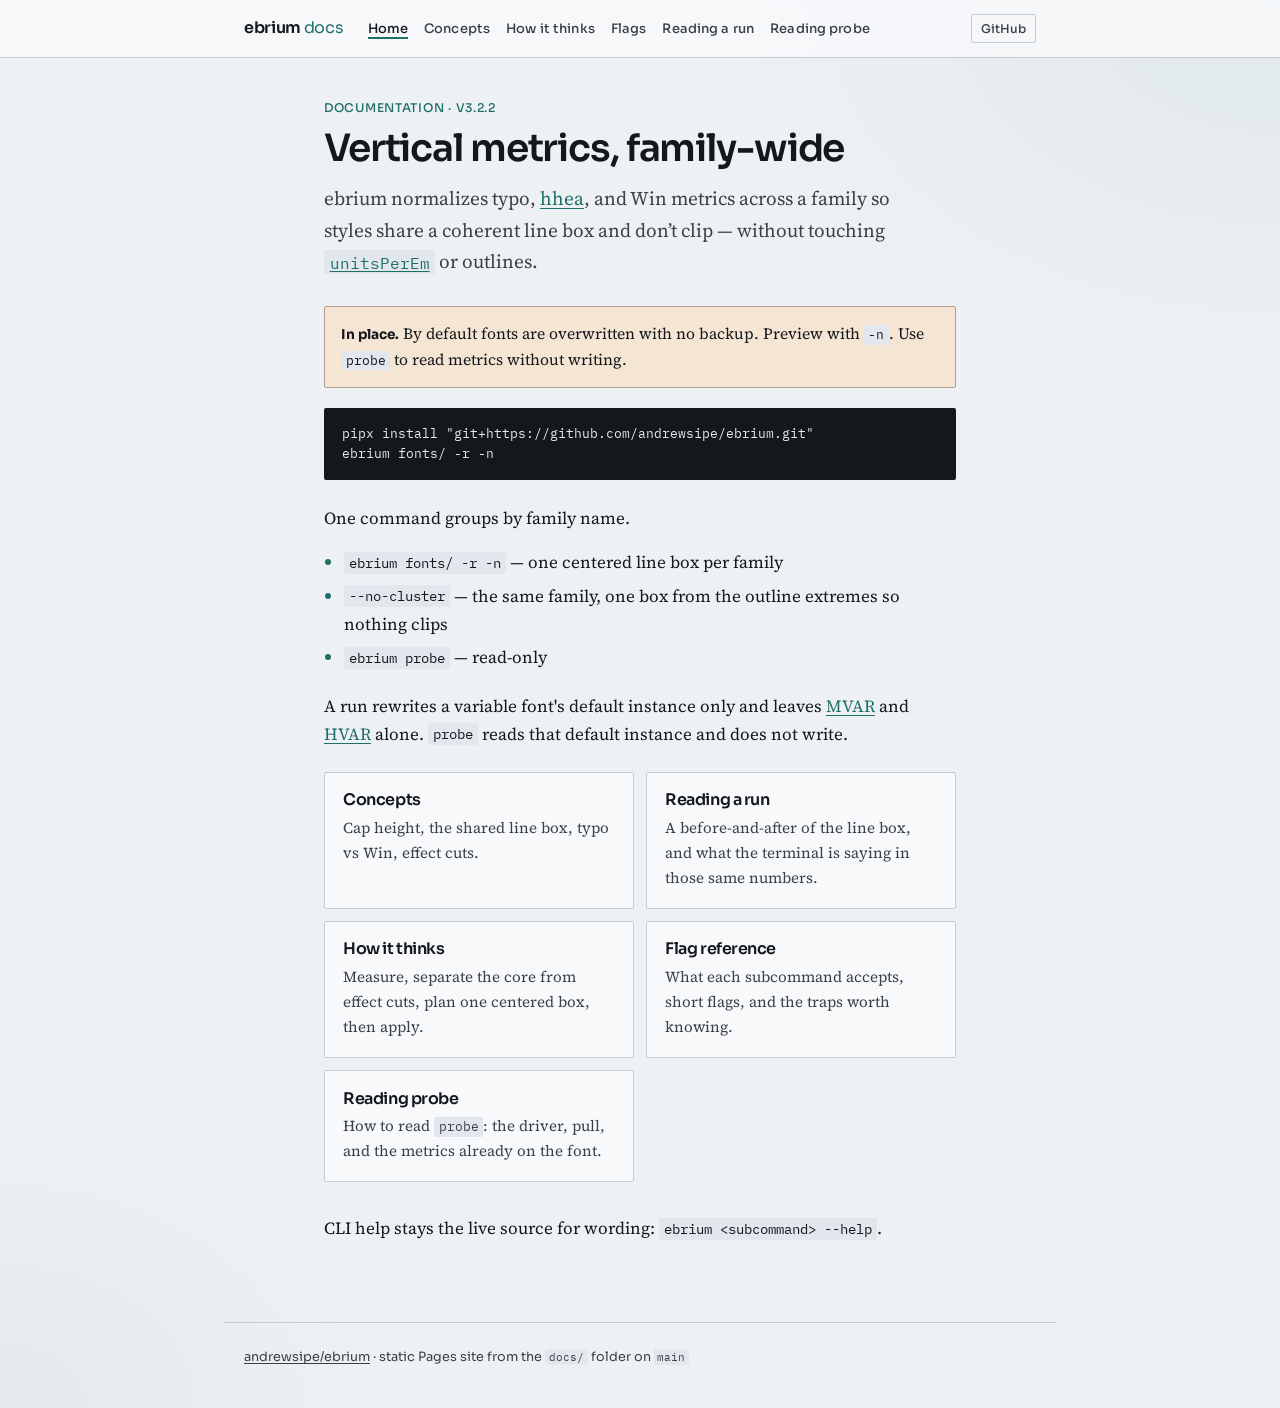
==== docs/index.html @ 489501b9 "Group by family and match the docs to that command. File and superfamily grouping are gone. Span and" ====
<!DOCTYPE html>
<html lang="en">
<head>
  <meta charset="utf-8" />
  <meta name="viewport" content="width=device-width, initial-scale=1" />
  <title>ebrium docs</title>
  <meta name="description" content="Normalize vertical metrics across font families — the line box, how to read a run, flags, and report lookup." />
  <link rel="preconnect" href="https://fonts.googleapis.com" />
  <link rel="preconnect" href="https://fonts.gstatic.com" crossorigin />
  <link href="https://fonts.googleapis.com/css2?family=IBM+Plex+Mono:wght@400;500&family=Sora:wght@400;500;600&family=Source+Serif+4:opsz,wght@8..60,400;8..60,600&display=swap" rel="stylesheet" />
  <link rel="stylesheet" href="styles.css" />
</head>
<body>
  <header class="site-header">
    <div class="site-header-inner">
      <a class="brand" href="index.html">ebrium <span>docs</span></a>
      <nav class="nav" aria-label="Primary">
        <a href="index.html" aria-current="page">Home</a>
        <a href="concepts.html">Concepts</a>
        <a href="logic.html">How it thinks</a>
        <a href="flags.html">Flags</a>
        <a href="terminal.html">Reading a run</a>
        <a href="report.html">Reading probe</a>
      </nav>
      <a class="github-link" href="https://github.com/andrewsipe/ebrium">GitHub</a>
    </div>
  </header>

  <main>
    <p class="meta">Documentation · v3.2.2</p>
    <h1>Vertical metrics, family-wide</h1>
    <p class="lede">
      ebrium normalizes typo, <a href="https://learn.microsoft.com/en-us/typography/opentype/spec/hhea">hhea</a>, and Win metrics across a family so styles share a coherent line box and don’t clip — without touching <a href="https://learn.microsoft.com/en-us/typography/opentype/spec/head#unitsPerEm"><code>unitsPerEm</code></a> or outlines.
    </p>

    <div class="callout warn">
      <strong>In place.</strong> By default fonts are overwritten with no backup. Preview with <code>-n</code>. Use <code>probe</code> to read metrics without writing.
    </div>

    <pre><code>pipx install "git+https://github.com/andrewsipe/ebrium.git"
ebrium fonts/ -r -n</code></pre>

    <p>One command groups by family name.</p>
    <ul>
      <li><code>ebrium fonts/ -r -n</code> — one centered line box per family</li>
      <li><code>--no-cluster</code> — the same family, one box from the outline extremes so nothing clips</li>
      <li><code>ebrium probe</code> — read-only</li>
    </ul>
    <p>A run rewrites a variable font's default instance only and leaves <a href="https://learn.microsoft.com/en-us/typography/opentype/spec/mvar">MVAR</a> and <a href="https://learn.microsoft.com/en-us/typography/opentype/spec/hvar">HVAR</a> alone. <code>probe</code> reads that default instance and does not write.</p>

    <div class="card-grid">
      <a class="card" href="concepts.html">
        <h2>Concepts</h2>
        <p>Cap height, the shared line box, typo vs Win, effect cuts.</p>
      </a>
      <a class="card" href="terminal.html">
        <h2>Reading a run</h2>
        <p>A before-and-after of the line box, and what the terminal is saying in those same numbers.</p>
      </a>
      <a class="card" href="logic.html">
        <h2>How it thinks</h2>
        <p>Measure, separate the core from effect cuts, plan one centered box, then apply.</p>
      </a>
      <a class="card" href="flags.html">
        <h2>Flag reference</h2>
        <p>What each subcommand accepts, short flags, and the traps worth knowing.</p>
      </a>
      <a class="card" href="report.html">
        <h2>Reading probe</h2>
        <p>How to read <code>probe</code>: the driver, pull, and the metrics already on the font.</p>
      </a>
    </div>

    <p>CLI help stays the live source for wording: <code>ebrium &lt;subcommand&gt; --help</code>.</p>
  </main>

  <footer class="site-footer">
    <a href="https://github.com/andrewsipe/ebrium">andrewsipe/ebrium</a>
    · static Pages site from the <code>docs/</code> folder on <code>main</code>
  </footer>
</body>
</html>
---- docs/styles.css ----
/* ebrium docs — foundry / measurement reference */

:root {
  --ink: #14171c;
  --ink-soft: #3a404a;
  --paper: #eef1f4;
  --paper-raised: #f7f9fb;
  --rule: #c5ccd6;
  --rule-strong: #8b95a5;
  --accent: #1f6f68;
  --accent-soft: #d4ebe8;
  --warn: #8a4b12;
  --warn-bg: #f5e6d4;
  --code-bg: #e2e7ed;
  --mono: "IBM Plex Mono", ui-monospace, monospace;
  --sans: "Sora", system-ui, sans-serif;
  --serif: "Source Serif 4", Georgia, serif;
  --max: 42rem;
  --wide: 52rem;
}

*,
*::before,
*::after {
  box-sizing: border-box;
}

html {
  scroll-behavior: smooth;
}

body {
  margin: 0;
  min-height: 100vh;
  color: var(--ink);
  background:
    radial-gradient(ellipse 80% 50% at 100% 0%, rgba(31, 111, 104, 0.07), transparent 55%),
    radial-gradient(ellipse 60% 40% at 0% 100%, rgba(20, 23, 28, 0.04), transparent 50%),
    var(--paper);
  font-family: var(--serif);
  font-size: 1.0625rem;
  line-height: 1.65;
  -webkit-font-smoothing: antialiased;
}

a {
  color: var(--accent);
  text-underline-offset: 0.15em;
}

a:hover {
  color: var(--ink);
}

/* —— chrome —— */

.site-header {
  position: sticky;
  top: 0;
  z-index: 20;
  border-bottom: 1px solid var(--rule);
  background: color-mix(in srgb, var(--paper-raised) 88%, transparent);
  backdrop-filter: blur(10px);
}

.site-header-inner {
  max-width: var(--wide);
  margin: 0 auto;
  padding: 0.85rem 1.25rem;
  display: flex;
  flex-wrap: wrap;
  align-items: baseline;
  gap: 0.75rem 1.5rem;
}

.brand {
  font-family: var(--sans);
  font-weight: 600;
  font-size: 1rem;
  letter-spacing: -0.02em;
  color: var(--ink);
  text-decoration: none;
}

.brand span {
  color: var(--accent);
  font-weight: 400;
}

.nav {
  display: flex;
  flex-wrap: wrap;
  gap: 0.35rem 1rem;
  font-family: var(--sans);
  font-size: 0.8125rem;
  font-weight: 500;
  letter-spacing: 0.01em;
}

.nav a {
  color: var(--ink-soft);
  text-decoration: none;
}

.nav a:hover,
.nav a[aria-current="page"] {
  color: var(--ink);
}

.nav a[aria-current="page"] {
  box-shadow: inset 0 -2px 0 var(--accent);
}

.github-link {
  margin-left: auto;
  font-family: var(--sans);
  font-size: 0.75rem;
  font-weight: 500;
  color: var(--ink-soft);
  text-decoration: none;
  border: 1px solid var(--rule);
  padding: 0.25rem 0.55rem;
  border-radius: 2px;
}

.github-link:hover {
  border-color: var(--ink);
  color: var(--ink);
}

main {
  max-width: var(--max);
  margin: 0 auto;
  padding: 2.5rem 1.25rem 4rem;
}

main.wide {
  max-width: var(--wide);
}

/* —— type —— */

h1,
h2,
h3 {
  font-family: var(--sans);
  font-weight: 600;
  letter-spacing: -0.03em;
  line-height: 1.2;
  color: var(--ink);
}

h1 {
  font-size: clamp(1.85rem, 4vw, 2.35rem);
  margin: 0 0 0.75rem;
}

h2 {
  font-size: 1.25rem;
  margin: 2.5rem 0 0.75rem;
  padding-top: 0.5rem;
  border-top: 1px solid var(--rule);
}

h2:first-of-type {
  border-top: none;
  padding-top: 0;
}

h3 {
  font-size: 1.05rem;
  margin: 1.75rem 0 0.5rem;
}

.lede {
  font-size: 1.2rem;
  color: var(--ink-soft);
  margin: 0 0 1.75rem;
  max-width: 36rem;
}

.meta {
  font-family: var(--sans);
  font-size: 0.75rem;
  font-weight: 500;
  letter-spacing: 0.06em;
  text-transform: uppercase;
  color: var(--accent);
  margin: 0 0 0.5rem;
}

p {
  margin: 0 0 1rem;
}

ul,
ol {
  margin: 0 0 1.25rem;
  padding-left: 1.25rem;
}

li {
  margin-bottom: 0.35rem;
}

li::marker {
  color: var(--accent);
}

/* —— components —— */

.card-grid {
  display: grid;
  gap: 0.75rem;
  margin: 1.5rem 0 2rem;
}

@media (min-width: 640px) {
  .card-grid {
    grid-template-columns: 1fr 1fr;
  }
}

.card {
  display: block;
  padding: 1.1rem 1.15rem;
  background: var(--paper-raised);
  border: 1px solid var(--rule);
  border-radius: 2px;
  text-decoration: none;
  color: inherit;
  transition: border-color 0.15s ease, transform 0.15s ease;
}

.card:hover {
  border-color: var(--accent);
  transform: translateY(-1px);
  color: inherit;
}

.card h2 {
  font-size: 1rem;
  margin: 0 0 0.35rem;
  border: none;
  padding: 0;
}

.card p {
  margin: 0;
  font-size: 0.95rem;
  color: var(--ink-soft);
}

.callout {
  margin: 1.25rem 0;
  padding: 0.9rem 1rem;
  background: var(--accent-soft);
  border: 1px solid color-mix(in srgb, var(--accent) 28%, var(--rule));
  border-radius: 2px;
  font-size: 0.98rem;
}

.callout.warn {
  background: var(--warn-bg);
  border-color: color-mix(in srgb, var(--warn) 35%, var(--rule));
}

.callout strong {
  font-family: var(--sans);
  font-size: 0.85rem;
  letter-spacing: -0.01em;
}

code,
kbd {
  font-family: var(--mono);
  font-size: 0.84em;
  background: var(--code-bg);
  padding: 0.1em 0.35em;
  border-radius: 2px;
}

pre {
  margin: 1rem 0 1.5rem;
  padding: 1rem 1.1rem;
  overflow-x: auto;
  background: var(--ink);
  color: #e8ecef;
  border-radius: 2px;
  font-family: var(--mono);
  font-size: 0.8rem;
  line-height: 1.55;
}

pre code {
  background: none;
  padding: 0;
  color: inherit;
  font-size: inherit;
}

table {
  width: 100%;
  border-collapse: collapse;
  margin: 1rem 0 1.5rem;
  font-size: 0.95rem;
}

th,
td {
  text-align: left;
  vertical-align: top;
  padding: 0.55rem 0.65rem;
  border-bottom: 1px solid var(--rule);
}

th {
  font-family: var(--sans);
  font-size: 0.72rem;
  font-weight: 600;
  letter-spacing: 0.04em;
  text-transform: uppercase;
  color: var(--ink-soft);
  border-bottom-color: var(--rule-strong);
}

td code {
  white-space: nowrap;
}

.term {
  font-family: var(--sans);
  font-weight: 600;
  font-size: 0.95rem;
  letter-spacing: -0.02em;
}

.site-footer {
  max-width: var(--wide);
  margin: 0 auto;
  padding: 1.5rem 1.25rem 2.5rem;
  border-top: 1px solid var(--rule);
  font-family: var(--sans);
  font-size: 0.8rem;
  color: var(--ink-soft);
}

.site-footer a {
  color: var(--ink-soft);
}

.steps {
  counter-reset: step;
  list-style: none;
  padding: 0;
  margin: 1.25rem 0 1.75rem;
}

.steps li {
  counter-increment: step;
  position: relative;
  padding: 0.85rem 0 0.85rem 3rem;
  border-bottom: 1px solid var(--rule);
}

.steps li::before {
  content: counter(step);
  position: absolute;
  left: 0;
  top: 0.95rem;
  width: 1.75rem;
  height: 1.75rem;
  display: flex;
  align-items: center;
  justify-content: center;
  font-family: var(--sans);
  font-size: 0.75rem;
  font-weight: 600;
  color: var(--paper-raised);
  background: var(--accent);
  border-radius: 2px;
}

.steps .term {
  display: block;
  margin-bottom: 0.2rem;
}

/* report sample */
.report-sample {
  font-family: var(--mono);
  font-size: 0.78rem;
  line-height: 1.6;
  background: var(--ink);
  color: #c8d0d8;
  padding: 1.1rem 1.2rem;
  border-radius: 2px;
  overflow-x: auto;
  margin: 1rem 0 1.5rem;
  white-space: pre;
}

.report-sample .hi {
  color: #7ec8c3;
}

.report-sample .warn-line {
  color: #e0a86a;
}

.report-sample .ok {
  color: #8fbc8f;
}

.report-sample.wrap {
  white-space: pre-wrap;
  overflow-x: visible;
}

/* —— line box specimen —— */

.linebox {
  margin: 1.25rem 0 1.5rem;
}

.linebox-panels {
  display: grid;
  gap: 0.75rem;
}

@media (min-width: 700px) {
  .linebox-panels {
    grid-template-columns: 1fr 1fr;
    align-items: start;
  }
}

.linebox-panel {
  background: var(--paper-raised);
  border: 1px solid var(--rule);
  border-radius: 2px;
  padding: 0.9rem 0.85rem 0.8rem;
  min-width: 0;
}

.linebox-panel .meta {
  margin-bottom: 0.2rem;
}

.linebox-panel h3 {
  font-size: 0.95rem;
  margin: 0 0 0.7rem;
}

/* Paragraph specimen. Lengths are rem so the baseline bracket
   does not shrink to the label's font size.
   Source Serif 4 baseline is 0.855em from the top of a line-height:1 box. */
.stack {
  --fs: 1.55rem;
  position: relative;
  font-family: var(--serif);
  font-size: var(--fs);
  font-weight: 400;
  line-height: 1;
  padding-right: 4.4rem;
  --side: calc(0.35 * var(--fs));
  --lead: calc(var(--above) + var(--below) + var(--gap) - var(--overlap));
}

.ln {
  position: relative;
  height: calc(var(--above) + var(--below));
  background: var(--accent-soft);
  box-shadow: inset 0 0 0 1.5px var(--accent);
}

.stack.before {
  /* 750 above, 100 below, gap 600. Span 850. Baselines 1450.
     Descenders (~260) hang out of the box. */
  --above: calc(0.75 * var(--fs));
  --below: calc(0.1 * var(--fs));
  --gap: calc(0.6 * var(--fs));
  --overlap: 0px;
}

.stack.after {
  /* Default: cap 670 + 25% headroom = 920 above, 380 below.
     Span 1300. Line gap 0. Baselines 1300. */
  --above: calc(0.92 * var(--fs));
  --below: calc(0.38 * var(--fs));
  --gap: 0px;
  --overlap: 1.5px;
}

.stack.after .ln + .ln {
  margin-top: -1.5px;
}

.ln span {
  position: absolute;
  z-index: 2;
  left: var(--side);
  top: calc(var(--above) - 0.855 * var(--fs));
  line-height: 1;
  white-space: nowrap;
}

.ln::after {
  content: "";
  position: absolute;
  z-index: 1;
  left: 0;
  right: 0;
  top: var(--above);
  border-top: 1.25px solid var(--ink);
}

.stack.after .ln::before {
  content: "";
  position: absolute;
  z-index: 1;
  left: 4px;
  right: 4px;
  top: calc(var(--above) - 0.75 * var(--fs));
  bottom: calc(var(--below) - 0.1 * var(--fs));
  border: 1px dashed var(--ink-soft);
  pointer-events: none;
}

.band {
  height: var(--gap);
  display: flex;
  align-items: center;
  justify-content: center;
  background: var(--warn-bg);
  color: var(--warn);
  font-family: var(--sans);
  font-size: 0.68rem;
  font-weight: 600;
  letter-spacing: 0.01em;
}

.measure {
  position: absolute;
  top: var(--above);
  right: 0.15rem;
  height: var(--lead);
  width: 3.7rem;
  border-left: 1px solid var(--ink-soft);
  display: flex;
  flex-direction: column;
  justify-content: center;
  padding-left: 0.45rem;
  font-family: var(--mono);
  font-size: 0.75rem;
  font-weight: 500;
  line-height: 1.15;
  color: var(--ink);
}

.measure small {
  display: block;
  margin-top: 0.15rem;
  font-family: var(--sans);
  font-size: 0.62rem;
  font-weight: 500;
  letter-spacing: 0.04em;
  color: var(--ink-soft);
}

.measure::before,
.measure::after {
  content: "";
  position: absolute;
  left: 0;
  width: 7px;
  border-top: 1px solid var(--ink-soft);
}

.measure::before {
  top: 0;
}

.measure::after {
  bottom: 0;
}

/* Assume-mode specimens */
.modes {
  display: grid;
  gap: 0.75rem;
  margin: 1rem 0 1.25rem;
}

@media (min-width: 700px) {
  .modes {
    grid-template-columns: 1fr 1fr;
  }
}

.mode {
  background: var(--paper-raised);
  border: 1px solid var(--rule);
  border-radius: 2px;
  padding: 0.85rem 0.9rem 0.95rem;
  min-width: 0;
}

.mode h3 {
  font-size: 0.95rem;
  margin: 0 0 0.6rem;
}

.mode .what {
  margin: 0.6rem 0 0;
  font-size: 0.92rem;
  color: var(--ink-soft);
}

.mode .flag {
  margin: 0.45rem 0 0;
}

.stage {
  position: relative;
  height: 9.2rem;
  background: var(--paper);
  border: 1px solid var(--rule);
  overflow: hidden;
}

.stage .shared,
.stage .clip {
  position: absolute;
  left: 0.7rem;
  right: 0.7rem;
}

.stage .shared {
  background: var(--accent-soft);
  box-shadow: inset 0 0 0 1.5px var(--accent);
}

.stage .clip {
  border: 1px dashed var(--ink-soft);
}

/* Script and decorative share one baseline so the two cards line up.
   --ratio is that face's baseline, as a fraction of its em, from the top of a line-height:1 box. */
.script-stage,
.deco-stage {
  --base: 5.35rem;
}

.script-stage {
  --word-size: 3.15rem;
  --ratio: 0.725;
}

.deco-stage {
  --word-size: 2.45rem;
  --ratio: 0.89;
}

.script-stage .word,
.deco-stage .word {
  position: absolute;
  left: 50%;
  top: calc(var(--base) - var(--ratio) * var(--word-size));
  transform: translateX(-50%);
  font-size: var(--word-size);
  line-height: 1;
  color: var(--ink);
  white-space: nowrap;
}

.script-stage .word {
  font-family: "Great Vibes", cursive;
}

.deco-stage .word {
  font-family: "Kablammo", system-ui, sans-serif;
  font-variation-settings: "MORF" 35;
}

.script-stage .shared,
.deco-stage .shared {
  top: calc(var(--base) - 0.7rem);
  height: 1.15rem;
}

.script-stage .clip {
  /* ink of "Playfully": 0.814em above the baseline, 0.351em below, plus a little air */
  top: calc(var(--base) - 0.814 * var(--word-size) - 0.2rem);
  height: calc(1.165 * var(--word-size) + 0.4rem);
}

.deco-stage .clip {
  top: calc(var(--base) - var(--ratio) * var(--word-size) - 0.28rem);
  height: calc(var(--word-size) + 0.56rem);
}

.script-stage .bl,
.deco-stage .bl {
  position: absolute;
  left: 0.7rem;
  right: 0.7rem;
  top: var(--base);
  border-top: 1.25px solid var(--ink);
  z-index: 2;
}

.align-stage {
  --serif: 3.6rem;
  display: flex;
  align-items: center;
  justify-content: center;
  padding: 0 0.9rem;
}

.pair {
  position: relative;
  display: flex;
  align-items: baseline;
  justify-content: center;
  gap: 1.15rem;
  padding-right: 25%;
  width: 100%;
  line-height: 1;
  padding-bottom: 0.7rem;
}

.pair::before,
.pair::after {
  content: "";
  position: absolute;
  left: 0;
  border-top: 1px dashed var(--rule-strong);
}

.pair::after {
  right: 0;
  bottom: calc(0.7rem + 0.145 * var(--serif));
  border-top: 1.5px solid var(--ink);
}

.pair::before {
  right: 4.2rem;
  bottom: calc(0.7rem + 0.145 * var(--serif) + 0.452 * var(--serif));
}

.pair .face {
  font-family: var(--serif);
  font-size: var(--serif);
  line-height: 1;
}

.pair .uni {
  font-family: "Unica One", sans-serif;
  font-size: calc(var(--serif) * 0.452 / 0.65);
  line-height: 1;
}

.xlab {
  position: absolute;
  right: 0;
  bottom: calc(0.7rem + 0.145 * var(--serif) + 0.452 * var(--serif));
  transform: translateY(50%);
  font-family: var(--sans);
  font-size: 0.62rem;
  font-weight: 600;
  letter-spacing: 0.04em;
  text-transform: uppercase;
  color: var(--ink-soft);
}

.width-stage {
  display: flex;
  align-items: center;
  justify-content: center;
  font-family: "Mozilla Headline", var(--sans);
  font-size: 1.45rem;
  line-height: 1;
}

.widths {
  display: flex;
  flex-direction: column;
  gap: 0.45rem;
  width: max-content;
  border-right: 1.5px solid var(--ink-soft);
}

.width-stage span {
  display: block;
  border: 1.5px solid var(--accent);
  background: var(--accent-soft);
  padding: 0.12em 0.28em 0.16em;
  margin-right: -1.5px;
}

.width-stage .w400 {
  font-weight: 200;
}

.width-stage .w800 {
  font-weight: 700;
}

.linebox-nums {
  list-style: none;
  display: grid;
  grid-template-columns: repeat(3, 1fr);
  gap: 0.4rem 0.5rem;
  margin: 0.75rem 0 0;
  padding: 0.65rem 0 0;
  border-top: 1px solid var(--rule);
  font-family: var(--mono);
  font-size: 0.78rem;
  font-variant-numeric: tabular-nums;
}

.linebox-nums li {
  margin: 0;
}

.linebox-nums span {
  display: block;
  margin-bottom: 0.1rem;
  font-family: var(--sans);
  font-size: 0.62rem;
  font-weight: 600;
  letter-spacing: 0.04em;
  text-transform: uppercase;
  color: var(--ink-soft);
}

.linebox-key {
  display: flex;
  flex-wrap: wrap;
  gap: 0.35rem 1rem;
  list-style: none;
  margin: 0.75rem 0 0;
  padding: 0;
  font-family: var(--sans);
  font-size: 0.75rem;
  color: var(--ink-soft);
}

.linebox-key li {
  margin: 0;
}

.linebox figcaption {
  margin-top: 0.85rem;
  color: var(--ink-soft);
  font-size: 0.98rem;
}

.swatch {
  display: inline-block;
  width: 0.85rem;
  height: 0.55rem;
  margin-right: 0.35rem;
  vertical-align: -1px;
  border-radius: 1px;
}

.swatch.box {
  background: var(--accent-soft);
  box-shadow: inset 0 0 0 1.5px var(--accent);
}

.swatch.gap {
  background: var(--warn-bg);
  box-shadow: inset 0 0 0 1px color-mix(in srgb, var(--warn) 45%, var(--rule));
}

.swatch.ghost {
  background: transparent;
  border: 1px dashed var(--ink-soft);
  height: 0.5rem;
}

.swatch.base {
  background: var(--ink);
  height: 2px;
  vertical-align: 2px;
}
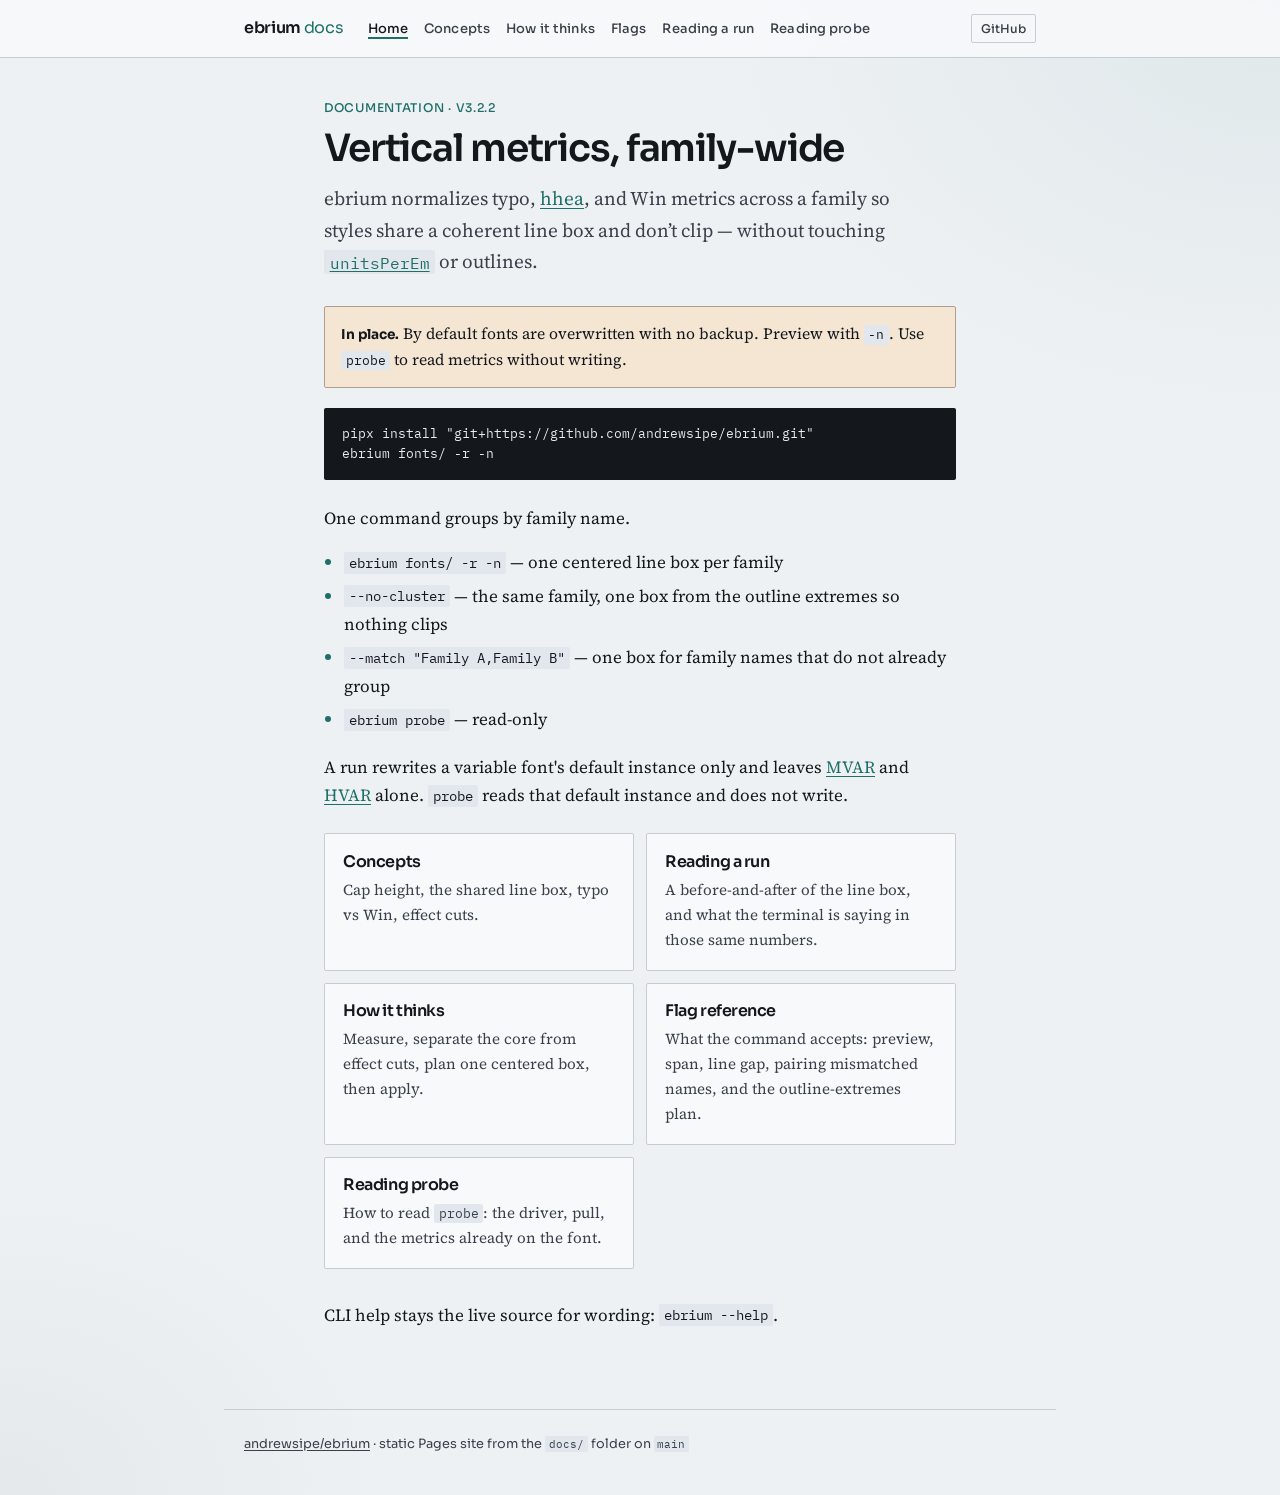
==== commit d5f48f36: "Keep near-threshold faces in the shared box and say when a peel matters. A script has to clear twice" ====
--- a/docs/index.html
+++ b/docs/index.html
@@ -44,6 +44,7 @@
     <ul>
       <li><code>ebrium fonts/ -r -n</code> — one centered line box per family</li>
       <li><code>--no-cluster</code> — the same family, one box from the outline extremes so nothing clips</li>
+      <li><code>--match "Family A,Family B"</code> — one box for family names that do not already group</li>
       <li><code>ebrium probe</code> — read-only</li>
     </ul>
     <p>A run rewrites a variable font's default instance only and leaves <a href="https://learn.microsoft.com/en-us/typography/opentype/spec/mvar">MVAR</a> and <a href="https://learn.microsoft.com/en-us/typography/opentype/spec/hvar">HVAR</a> alone. <code>probe</code> reads that default instance and does not write.</p>
@@ -63,7 +64,7 @@
       </a>
       <a class="card" href="flags.html">
         <h2>Flag reference</h2>
-        <p>What each subcommand accepts, short flags, and the traps worth knowing.</p>
+        <p>What the command accepts: preview, span, line gap, pairing mismatched names, and the outline-extremes plan.</p>
       </a>
       <a class="card" href="report.html">
         <h2>Reading probe</h2>
@@ -71,7 +72,7 @@
       </a>
     </div>
 
-    <p>CLI help stays the live source for wording: <code>ebrium &lt;subcommand&gt; --help</code>.</p>
+    <p>CLI help stays the live source for wording: <code>ebrium --help</code>.</p>
   </main>
 
   <footer class="site-footer">
--- a/docs/styles.css
+++ b/docs/styles.css
@@ -454,7 +454,7 @@
 
 /* Paragraph specimen. Lengths are rem so the baseline bracket
    does not shrink to the label's font size.
-   Source Serif 4 baseline is 0.855em from the top of a line-height:1 box. */
+   The specimen serif's baseline sits 0.855em from the top of a line-height:1 box. */
 .stack {
   --fs: 1.55rem;
   position: relative;
@@ -484,10 +484,9 @@
 }
 
 .stack.after {
-  /* Default: cap 670 + 25% headroom = 920 above, 380 below.
-     Span 1300. Line gap 0. Baselines 1300. */
-  --above: calc(0.92 * var(--fs));
-  --below: calc(0.38 * var(--fs));
+  /* Cap 670, centered in a 1300 box: 985 above, 315 below. Line gap 0. */
+  --above: calc(0.985 * var(--fs));
+  --below: calc(0.315 * var(--fs));
   --gap: 0px;
   --overlap: 1.5px;
 }
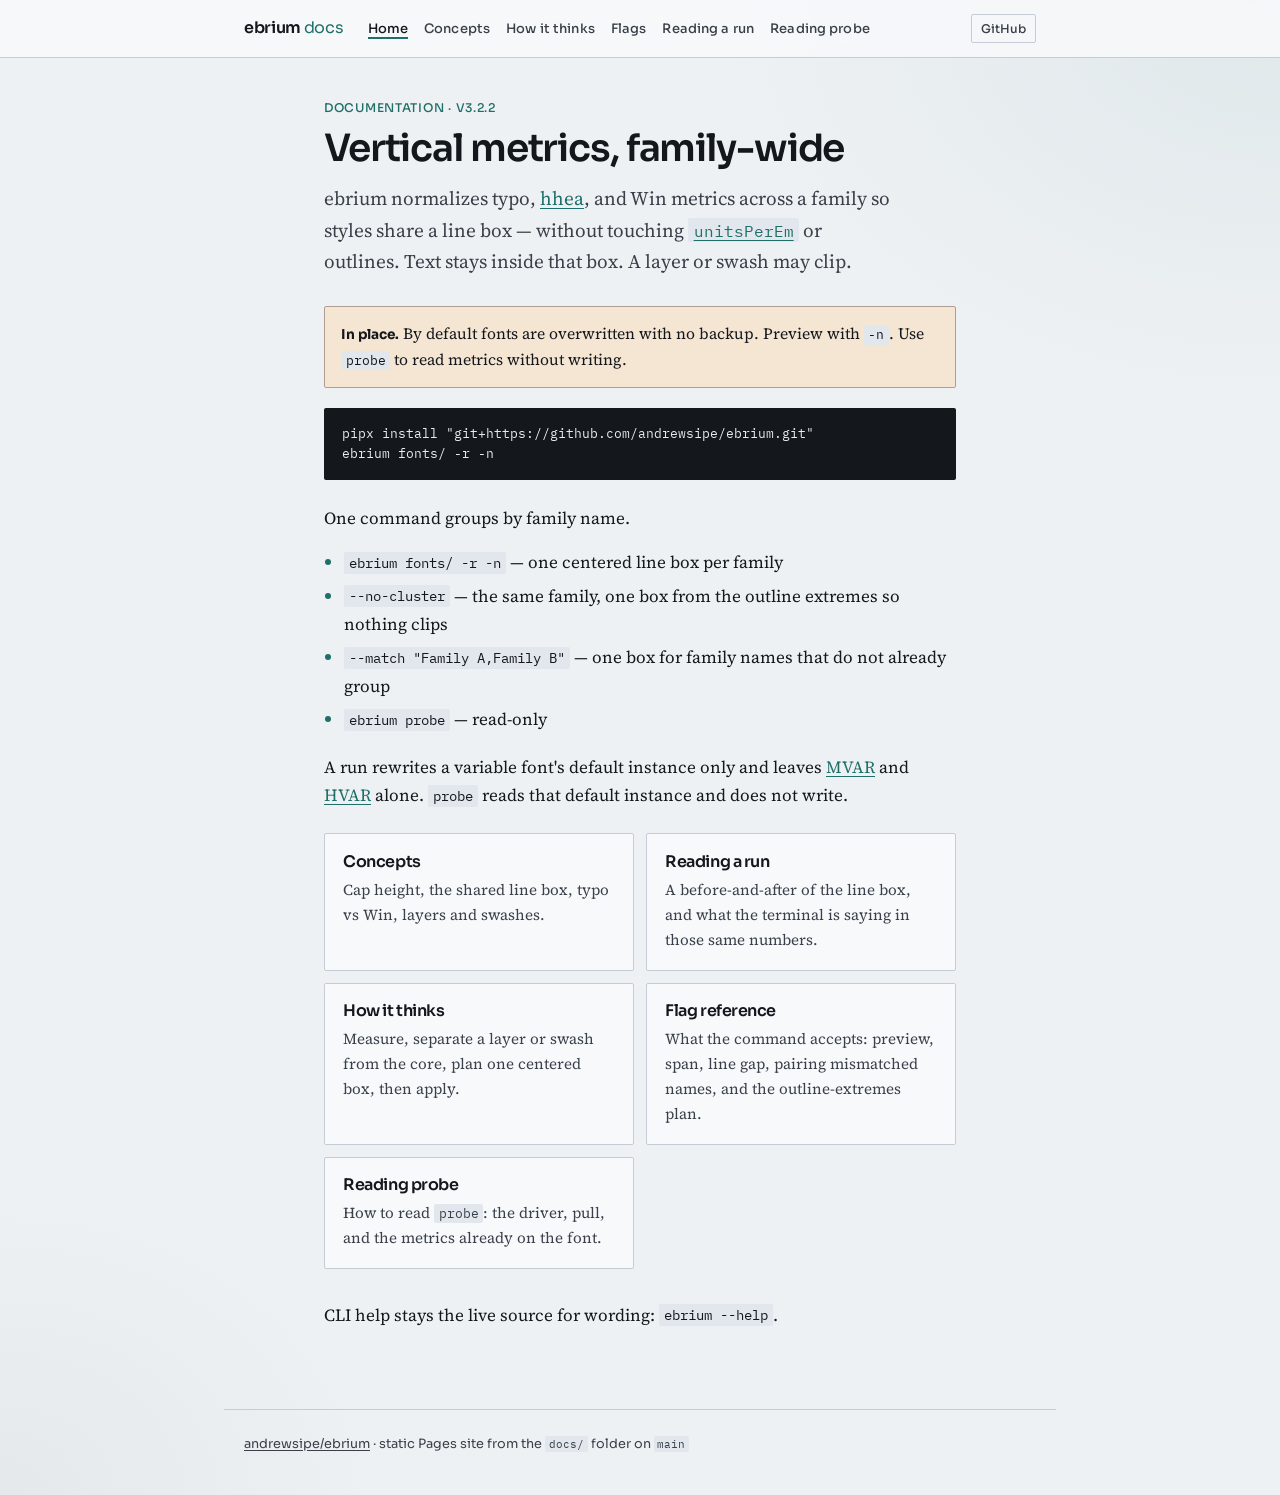
==== commit 04baac17: "Share one line box per family name, and let layer and swash ink clip. Style words no longer split a " ====
--- a/docs/index.html
+++ b/docs/index.html
@@ -30,7 +30,7 @@
     <p class="meta">Documentation · v3.2.2</p>
     <h1>Vertical metrics, family-wide</h1>
     <p class="lede">
-      ebrium normalizes typo, <a href="https://learn.microsoft.com/en-us/typography/opentype/spec/hhea">hhea</a>, and Win metrics across a family so styles share a coherent line box and don’t clip — without touching <a href="https://learn.microsoft.com/en-us/typography/opentype/spec/head#unitsPerEm"><code>unitsPerEm</code></a> or outlines.
+      ebrium normalizes typo, <a href="https://learn.microsoft.com/en-us/typography/opentype/spec/hhea">hhea</a>, and Win metrics across a family so styles share a line box — without touching <a href="https://learn.microsoft.com/en-us/typography/opentype/spec/head#unitsPerEm"><code>unitsPerEm</code></a> or outlines. Text stays inside that box. A layer or swash may clip.
     </p>
 
     <div class="callout warn">
@@ -52,7 +52,7 @@
     <div class="card-grid">
       <a class="card" href="concepts.html">
         <h2>Concepts</h2>
-        <p>Cap height, the shared line box, typo vs Win, effect cuts.</p>
+        <p>Cap height, the shared line box, typo vs Win, layers and swashes.</p>
       </a>
       <a class="card" href="terminal.html">
         <h2>Reading a run</h2>
@@ -60,7 +60,7 @@
       </a>
       <a class="card" href="logic.html">
         <h2>How it thinks</h2>
-        <p>Measure, separate the core from effect cuts, plan one centered box, then apply.</p>
+        <p>Measure, separate a layer or swash from the core, plan one centered box, then apply.</p>
       </a>
       <a class="card" href="flags.html">
         <h2>Flag reference</h2>
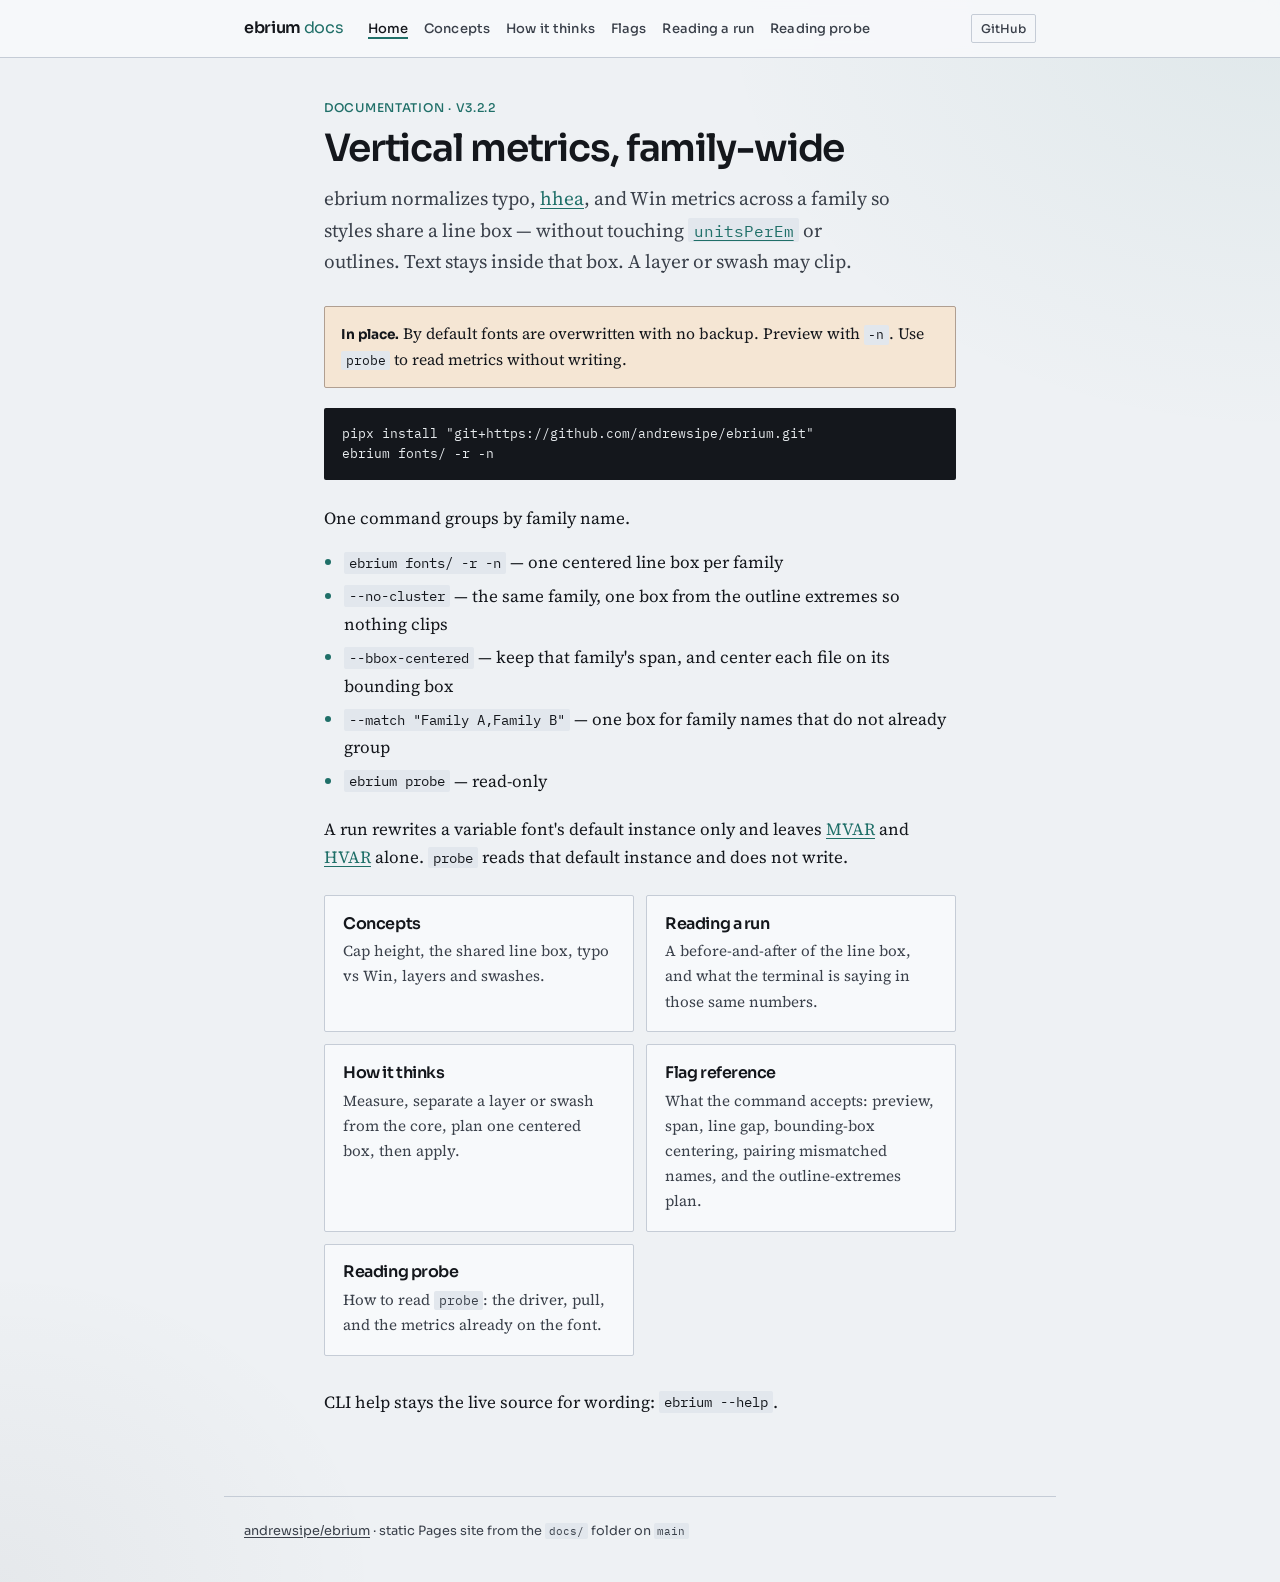
==== commit bccad28d: "Add --bbox-centered so a family can keep one span and center each file on its ink. A filled block li" ====
--- a/docs/index.html
+++ b/docs/index.html
@@ -44,6 +44,7 @@
     <ul>
       <li><code>ebrium fonts/ -r -n</code> — one centered line box per family</li>
       <li><code>--no-cluster</code> — the same family, one box from the outline extremes so nothing clips</li>
+      <li><code>--bbox-centered</code> — keep that family's span, and center each file on its bounding box</li>
       <li><code>--match "Family A,Family B"</code> — one box for family names that do not already group</li>
       <li><code>ebrium probe</code> — read-only</li>
     </ul>
@@ -64,7 +65,7 @@
       </a>
       <a class="card" href="flags.html">
         <h2>Flag reference</h2>
-        <p>What the command accepts: preview, span, line gap, pairing mismatched names, and the outline-extremes plan.</p>
+        <p>What the command accepts: preview, span, line gap, bounding-box centering, pairing mismatched names, and the outline-extremes plan.</p>
       </a>
       <a class="card" href="report.html">
         <h2>Reading probe</h2>
--- a/docs/styles.css
+++ b/docs/styles.css
@@ -587,14 +587,9 @@
 /* Assume-mode specimens */
 .modes {
   display: grid;
-  gap: 0.75rem;
-  margin: 1rem 0 1.25rem;
-}
-
-@media (min-width: 700px) {
-  .modes {
-    grid-template-columns: 1fr 1fr;
-  }
+  gap: 0.85rem;
+  margin: 0 0 1.25rem;
+  min-width: 0;
 }
 
 .mode {
@@ -622,188 +617,37 @@
 
 .stage {
   position: relative;
-  height: 9.2rem;
   background: var(--paper);
   border: 1px solid var(--rule);
-  overflow: hidden;
-}
-
-.stage .shared,
-.stage .clip {
-  position: absolute;
-  left: 0.7rem;
-  right: 0.7rem;
-}
-
-.stage .shared {
-  background: var(--accent-soft);
-  box-shadow: inset 0 0 0 1.5px var(--accent);
-}
-
-.stage .clip {
-  border: 1px dashed var(--ink-soft);
-}
-
-/* Script and decorative share one baseline so the two cards line up.
-   --ratio is that face's baseline, as a fraction of its em, from the top of a line-height:1 box. */
-.script-stage,
-.deco-stage {
-  --base: 5.35rem;
-}
-
-.script-stage {
-  --word-size: 3.15rem;
-  --ratio: 0.725;
-}
-
-.deco-stage {
-  --word-size: 2.45rem;
-  --ratio: 0.89;
-}
-
-.script-stage .word,
-.deco-stage .word {
-  position: absolute;
-  left: 50%;
-  top: calc(var(--base) - var(--ratio) * var(--word-size));
-  transform: translateX(-50%);
-  font-size: var(--word-size);
-  line-height: 1;
-  color: var(--ink);
-  white-space: nowrap;
-}
-
-.script-stage .word {
-  font-family: "Great Vibes", cursive;
-}
-
-.deco-stage .word {
-  font-family: "Kablammo", system-ui, sans-serif;
-  font-variation-settings: "MORF" 35;
-}
-
-.script-stage .shared,
-.deco-stage .shared {
-  top: calc(var(--base) - 0.7rem);
-  height: 1.15rem;
-}
-
-.script-stage .clip {
-  /* ink of "Playfully": 0.814em above the baseline, 0.351em below, plus a little air */
-  top: calc(var(--base) - 0.814 * var(--word-size) - 0.2rem);
-  height: calc(1.165 * var(--word-size) + 0.4rem);
-}
-
-.deco-stage .clip {
-  top: calc(var(--base) - var(--ratio) * var(--word-size) - 0.28rem);
-  height: calc(var(--word-size) + 0.56rem);
-}
-
-.script-stage .bl,
-.deco-stage .bl {
-  position: absolute;
-  left: 0.7rem;
-  right: 0.7rem;
-  top: var(--base);
-  border-top: 1.25px solid var(--ink);
-  z-index: 2;
-}
-
-.align-stage {
-  --serif: 3.6rem;
-  display: flex;
-  align-items: center;
-  justify-content: center;
-  padding: 0 0.9rem;
-}
-
-.pair {
-  position: relative;
-  display: flex;
-  align-items: baseline;
-  justify-content: center;
-  gap: 1.15rem;
-  padding-right: 25%;
+}
+
+.specimen-stage {
+  display: block;
+  width: auto;
+  min-width: 0;
+  height: auto;
+  margin: 0.15rem -0.9rem 0.15rem;
+  padding: 0;
+  border: 0;
+  background: transparent;
+}
+
+.specimen-stage img {
   width: 100%;
-  line-height: 1;
-  padding-bottom: 0.7rem;
-}
-
-.pair::before,
-.pair::after {
-  content: "";
-  position: absolute;
-  left: 0;
-  border-top: 1px dashed var(--rule-strong);
-}
-
-.pair::after {
-  right: 0;
-  bottom: calc(0.7rem + 0.145 * var(--serif));
-  border-top: 1.5px solid var(--ink);
-}
-
-.pair::before {
-  right: 4.2rem;
-  bottom: calc(0.7rem + 0.145 * var(--serif) + 0.452 * var(--serif));
-}
-
-.pair .face {
-  font-family: var(--serif);
-  font-size: var(--serif);
-  line-height: 1;
-}
-
-.pair .uni {
-  font-family: "Unica One", sans-serif;
-  font-size: calc(var(--serif) * 0.452 / 0.65);
-  line-height: 1;
-}
-
-.xlab {
-  position: absolute;
-  right: 0;
-  bottom: calc(0.7rem + 0.145 * var(--serif) + 0.452 * var(--serif));
-  transform: translateY(50%);
-  font-family: var(--sans);
-  font-size: 0.62rem;
-  font-weight: 600;
-  letter-spacing: 0.04em;
-  text-transform: uppercase;
-  color: var(--ink-soft);
-}
-
-.width-stage {
-  display: flex;
-  align-items: center;
-  justify-content: center;
-  font-family: "Mozilla Headline", var(--sans);
-  font-size: 1.45rem;
-  line-height: 1;
-}
-
-.widths {
-  display: flex;
-  flex-direction: column;
-  gap: 0.45rem;
-  width: max-content;
-  border-right: 1.5px solid var(--ink-soft);
-}
-
-.width-stage span {
+  max-width: 100%;
+  height: auto;
   display: block;
-  border: 1.5px solid var(--accent);
-  background: var(--accent-soft);
-  padding: 0.12em 0.28em 0.16em;
-  margin-right: -1.5px;
-}
-
-.width-stage .w400 {
-  font-weight: 200;
-}
-
-.width-stage .w800 {
-  font-weight: 700;
+}
+
+.concept-legend {
+  margin: 0 0 0.85rem;
+}
+
+.concept-legend img {
+  width: 100%;
+  max-width: 100%;
+  height: auto;
+  display: block;
 }
 
 .linebox-nums {
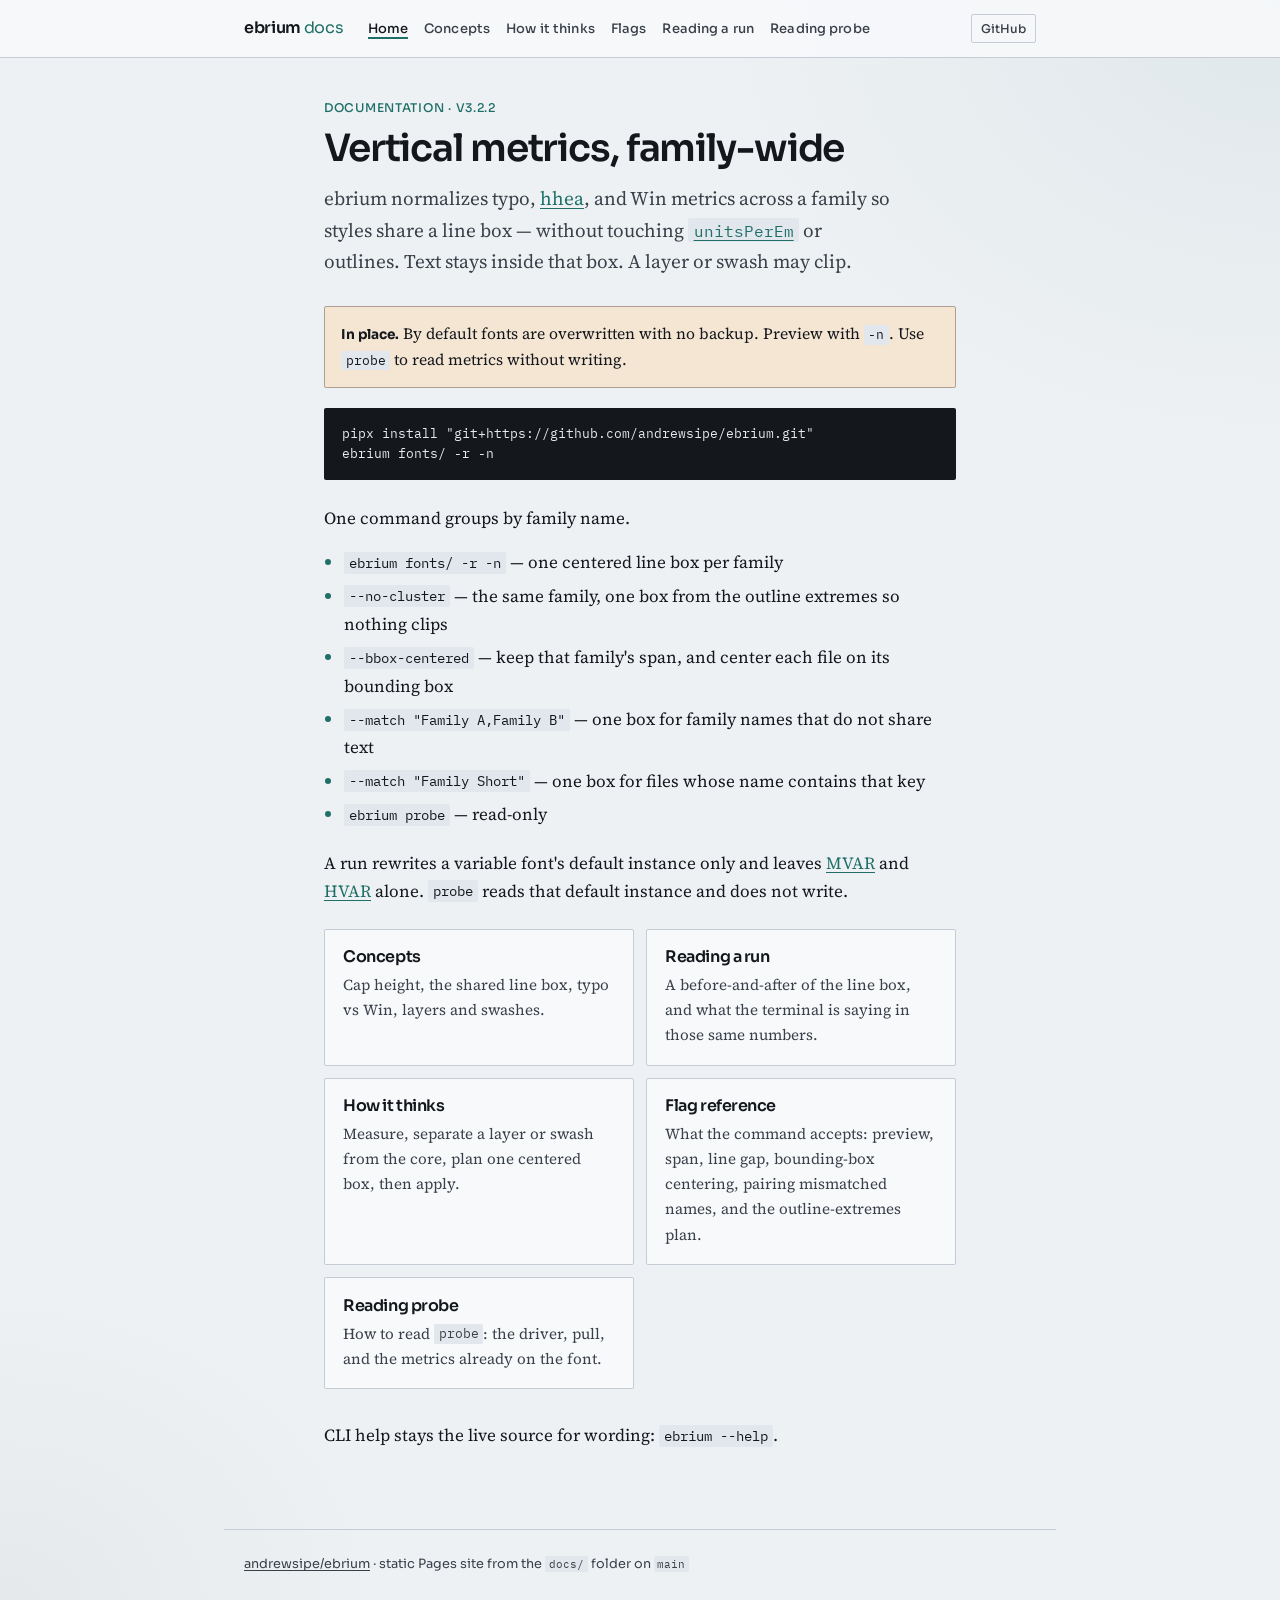
==== commit 4c377702: "Support key-based --match grouping" ====
--- a/docs/index.html
+++ b/docs/index.html
@@ -45,7 +45,8 @@
       <li><code>ebrium fonts/ -r -n</code> — one centered line box per family</li>
       <li><code>--no-cluster</code> — the same family, one box from the outline extremes so nothing clips</li>
       <li><code>--bbox-centered</code> — keep that family's span, and center each file on its bounding box</li>
-      <li><code>--match "Family A,Family B"</code> — one box for family names that do not already group</li>
+      <li><code>--match "Family A,Family B"</code> — one box for family names that do not share text</li>
+      <li><code>--match "Family Short"</code> — one box for files whose name contains that key</li>
       <li><code>ebrium probe</code> — read-only</li>
     </ul>
     <p>A run rewrites a variable font's default instance only and leaves <a href="https://learn.microsoft.com/en-us/typography/opentype/spec/mvar">MVAR</a> and <a href="https://learn.microsoft.com/en-us/typography/opentype/spec/hvar">HVAR</a> alone. <code>probe</code> reads that default instance and does not write.</p>
--- a/docs/styles.css
+++ b/docs/styles.css
@@ -636,7 +636,10 @@
   width: 100%;
   max-width: 100%;
   height: auto;
-  display: block;
+  padding: 0 15.3px;
+  display: grid;
+  justify-self: center;
+  align-self: center;
 }
 
 .concept-legend {
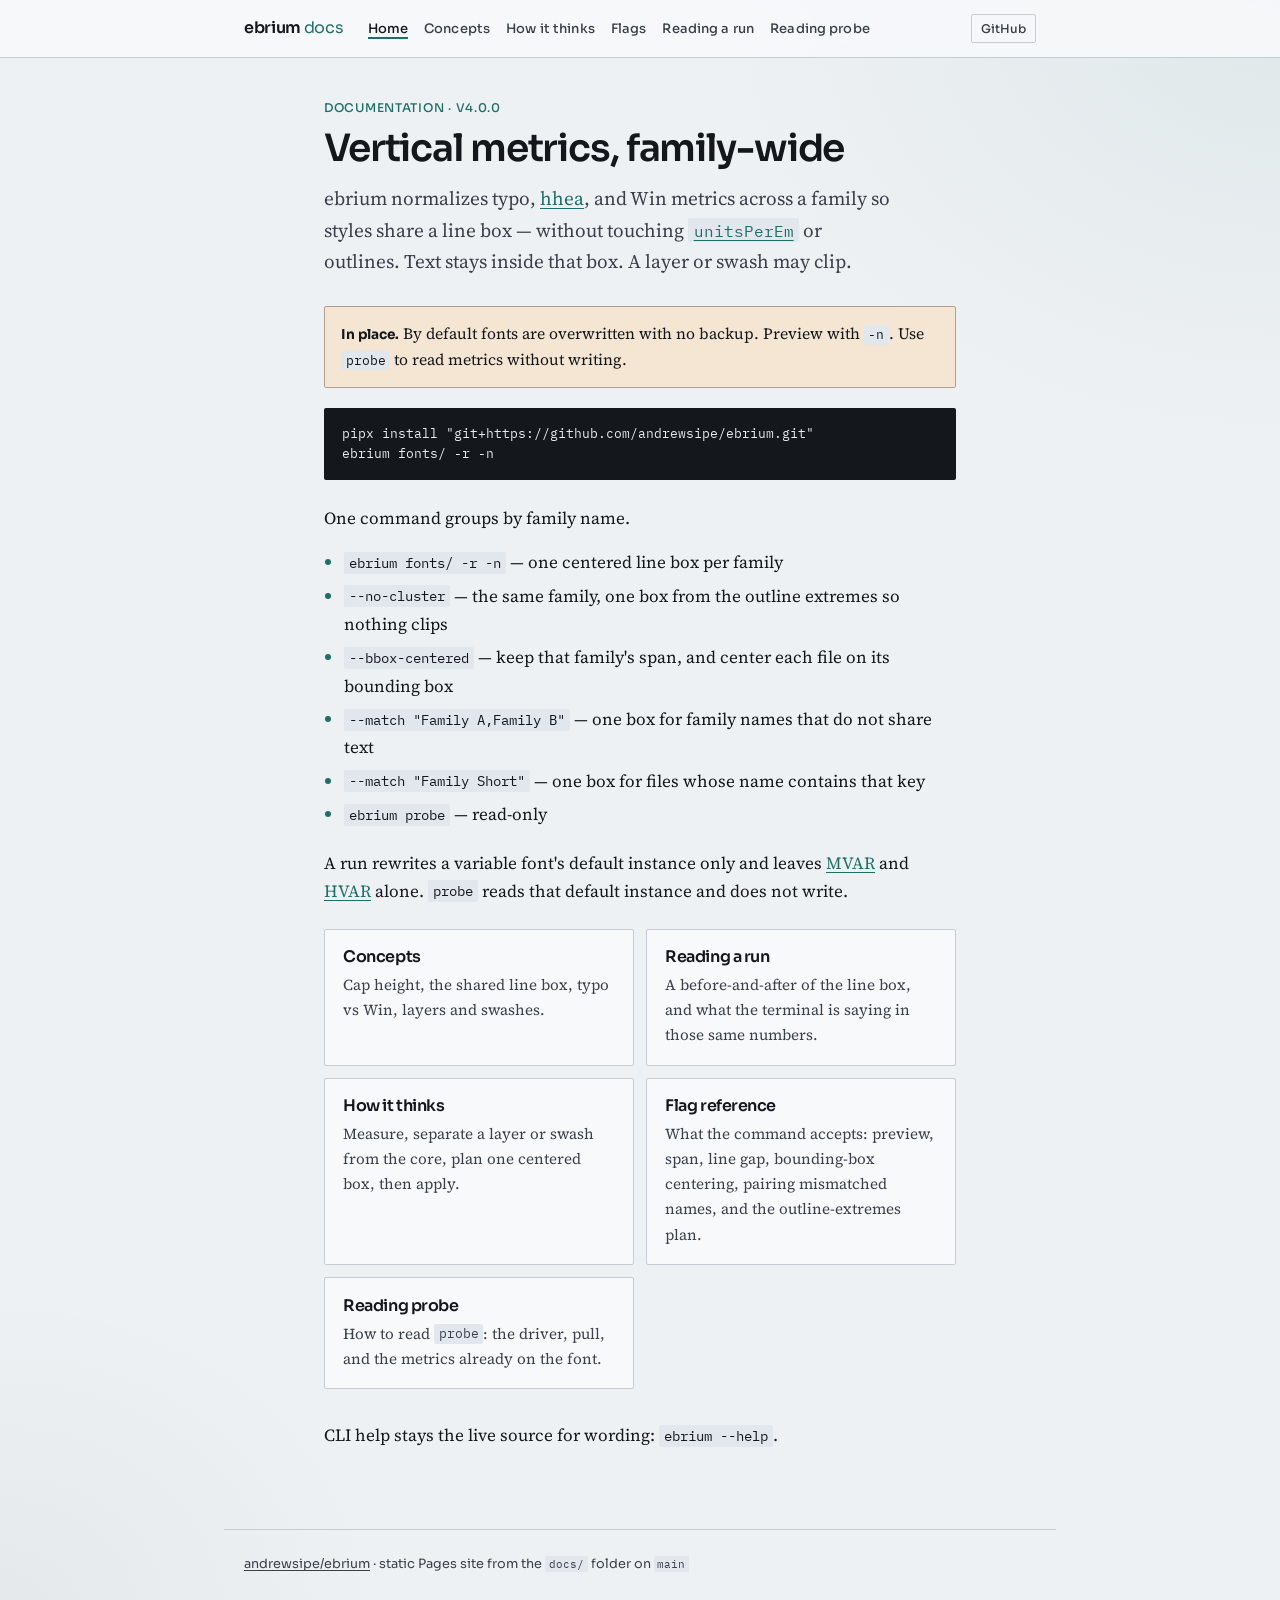
==== commit 44f50b18: "Release 4.0.0: single command, refreshed vendored FontCore (v0.2.0) Publishes the previously unrelea" ====
--- a/docs/index.html
+++ b/docs/index.html
@@ -27,7 +27,7 @@
   </header>
 
   <main>
-    <p class="meta">Documentation · v3.2.2</p>
+    <p class="meta">Documentation · v4.0.0</p>
     <h1>Vertical metrics, family-wide</h1>
     <p class="lede">
       ebrium normalizes typo, <a href="https://learn.microsoft.com/en-us/typography/opentype/spec/hhea">hhea</a>, and Win metrics across a family so styles share a line box — without touching <a href="https://learn.microsoft.com/en-us/typography/opentype/spec/head#unitsPerEm"><code>unitsPerEm</code></a> or outlines. Text stays inside that box. A layer or swash may clip.
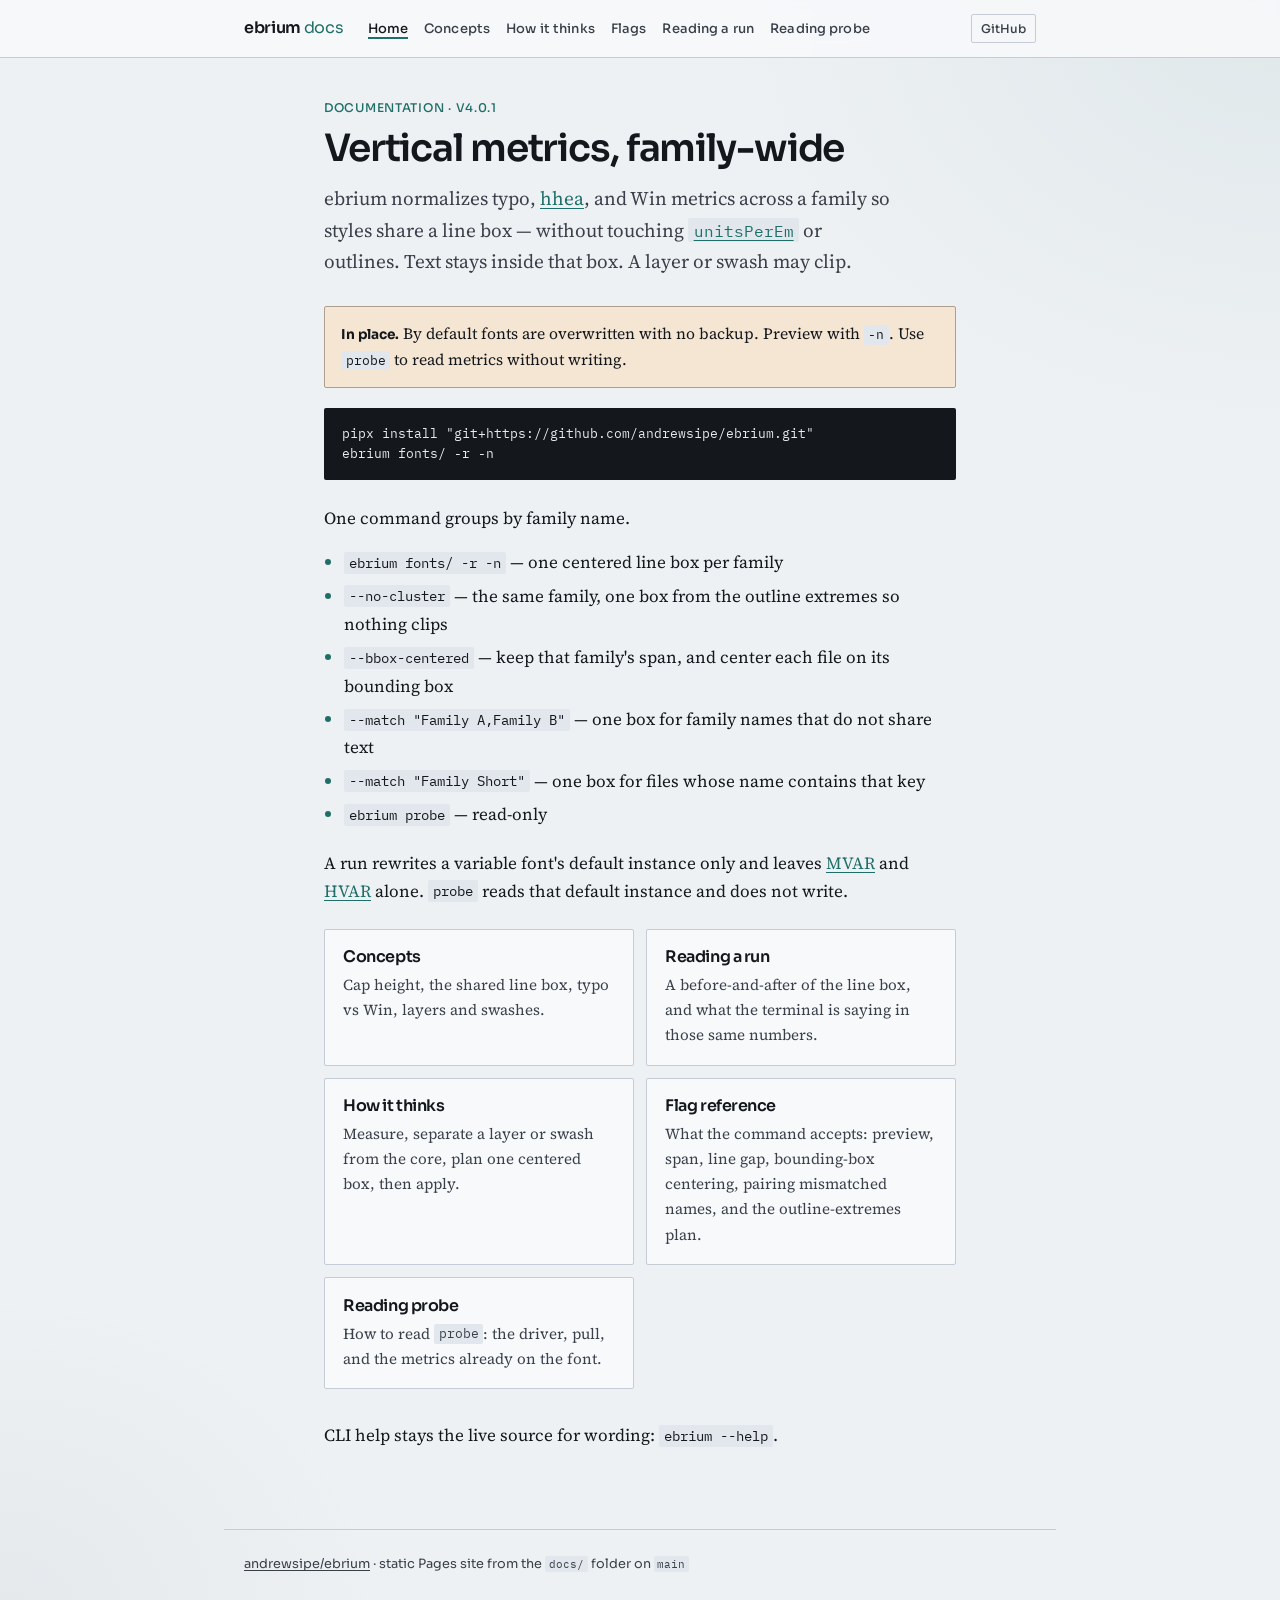
==== commit 8350777f: "Release 4.0.1: keep head.modified when writing metrics Open fonts (and fonts rebuilt from .ttx) with" ====
--- a/docs/index.html
+++ b/docs/index.html
@@ -27,7 +27,7 @@
   </header>
 
   <main>
-    <p class="meta">Documentation · v4.0.0</p>
+    <p class="meta">Documentation · v4.0.1</p>
     <h1>Vertical metrics, family-wide</h1>
     <p class="lede">
       ebrium normalizes typo, <a href="https://learn.microsoft.com/en-us/typography/opentype/spec/hhea">hhea</a>, and Win metrics across a family so styles share a line box — without touching <a href="https://learn.microsoft.com/en-us/typography/opentype/spec/head#unitsPerEm"><code>unitsPerEm</code></a> or outlines. Text stays inside that box. A layer or swash may clip.
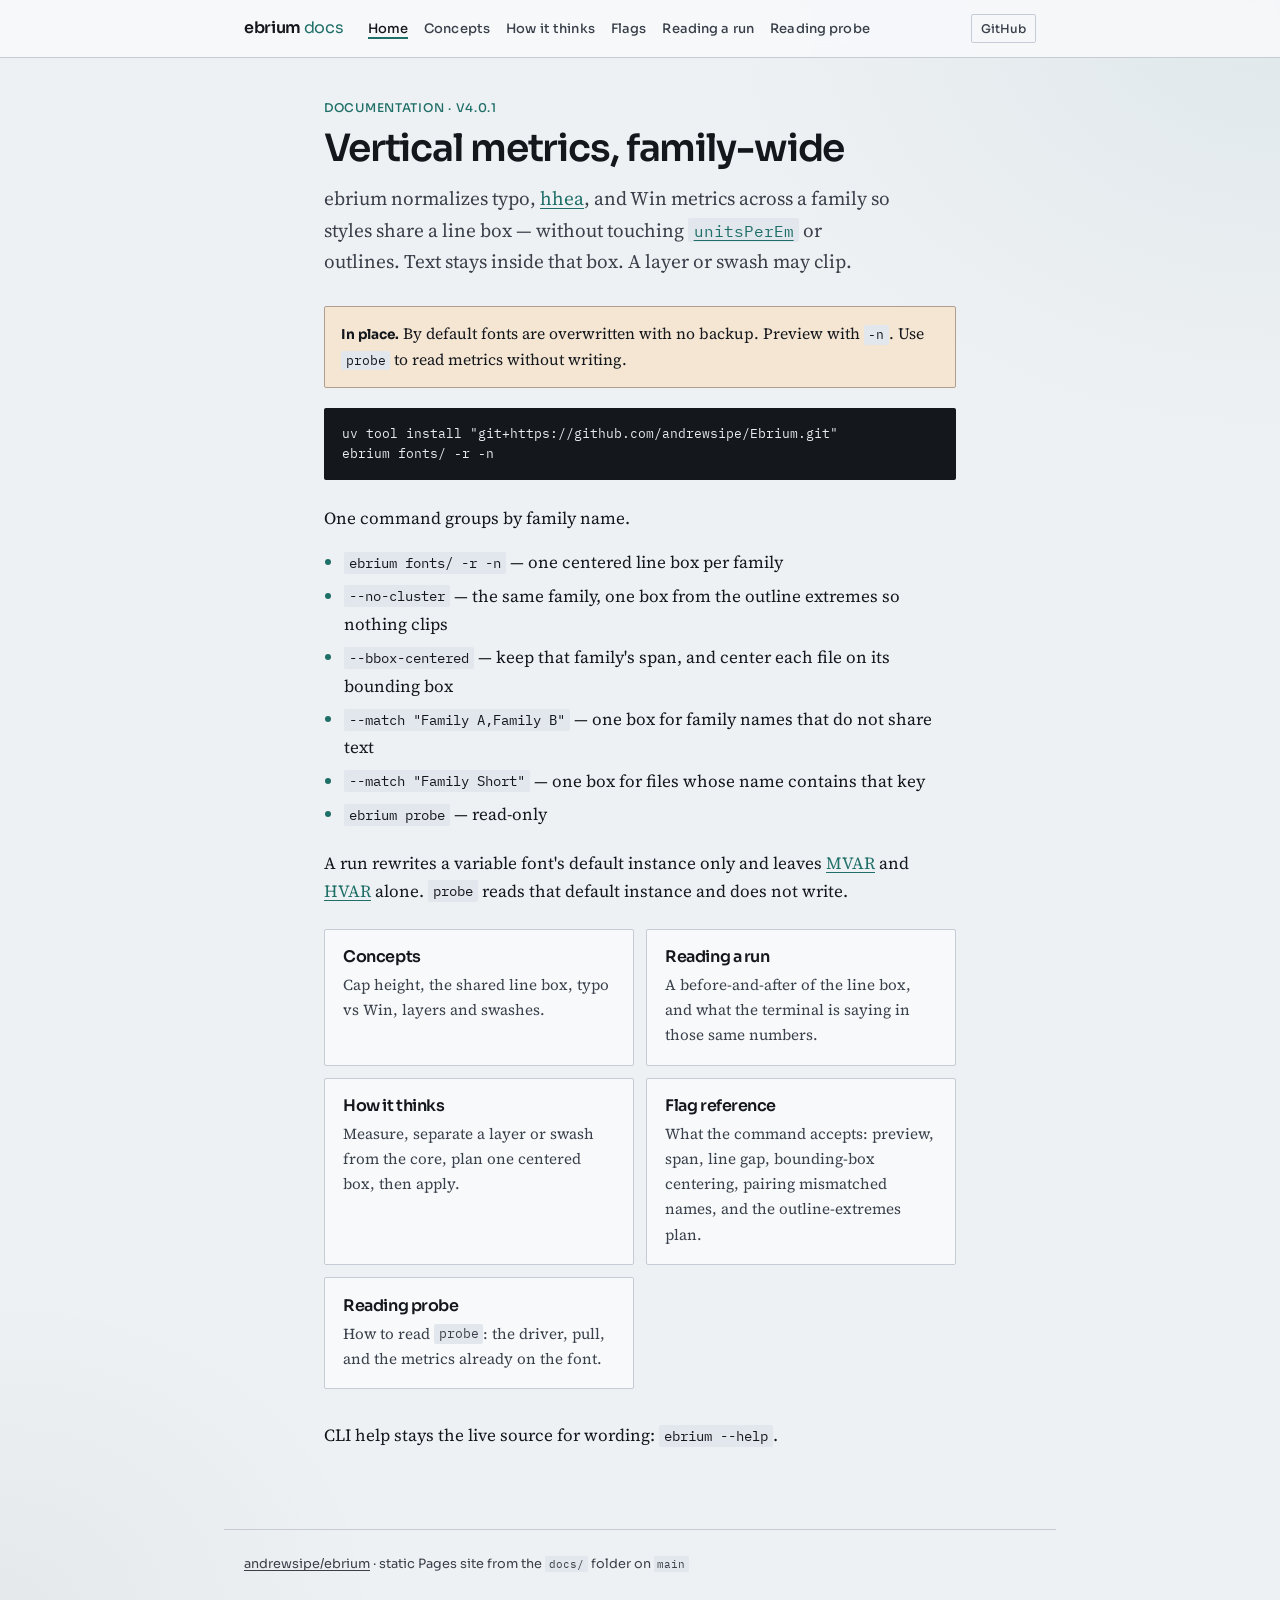
==== commit 7ca2210b: "Docs: install and update with uv, not pipx Co-Authored-By: Claude Sonnet 5.5 <noreply@anthropic.com>" ====
--- a/docs/index.html
+++ b/docs/index.html
@@ -37,7 +37,7 @@
       <strong>In place.</strong> By default fonts are overwritten with no backup. Preview with <code>-n</code>. Use <code>probe</code> to read metrics without writing.
     </div>
 
-    <pre><code>pipx install "git+https://github.com/andrewsipe/ebrium.git"
+    <pre><code>uv tool install "git+https://github.com/andrewsipe/Ebrium.git"
 ebrium fonts/ -r -n</code></pre>
 
     <p>One command groups by family name.</p>
